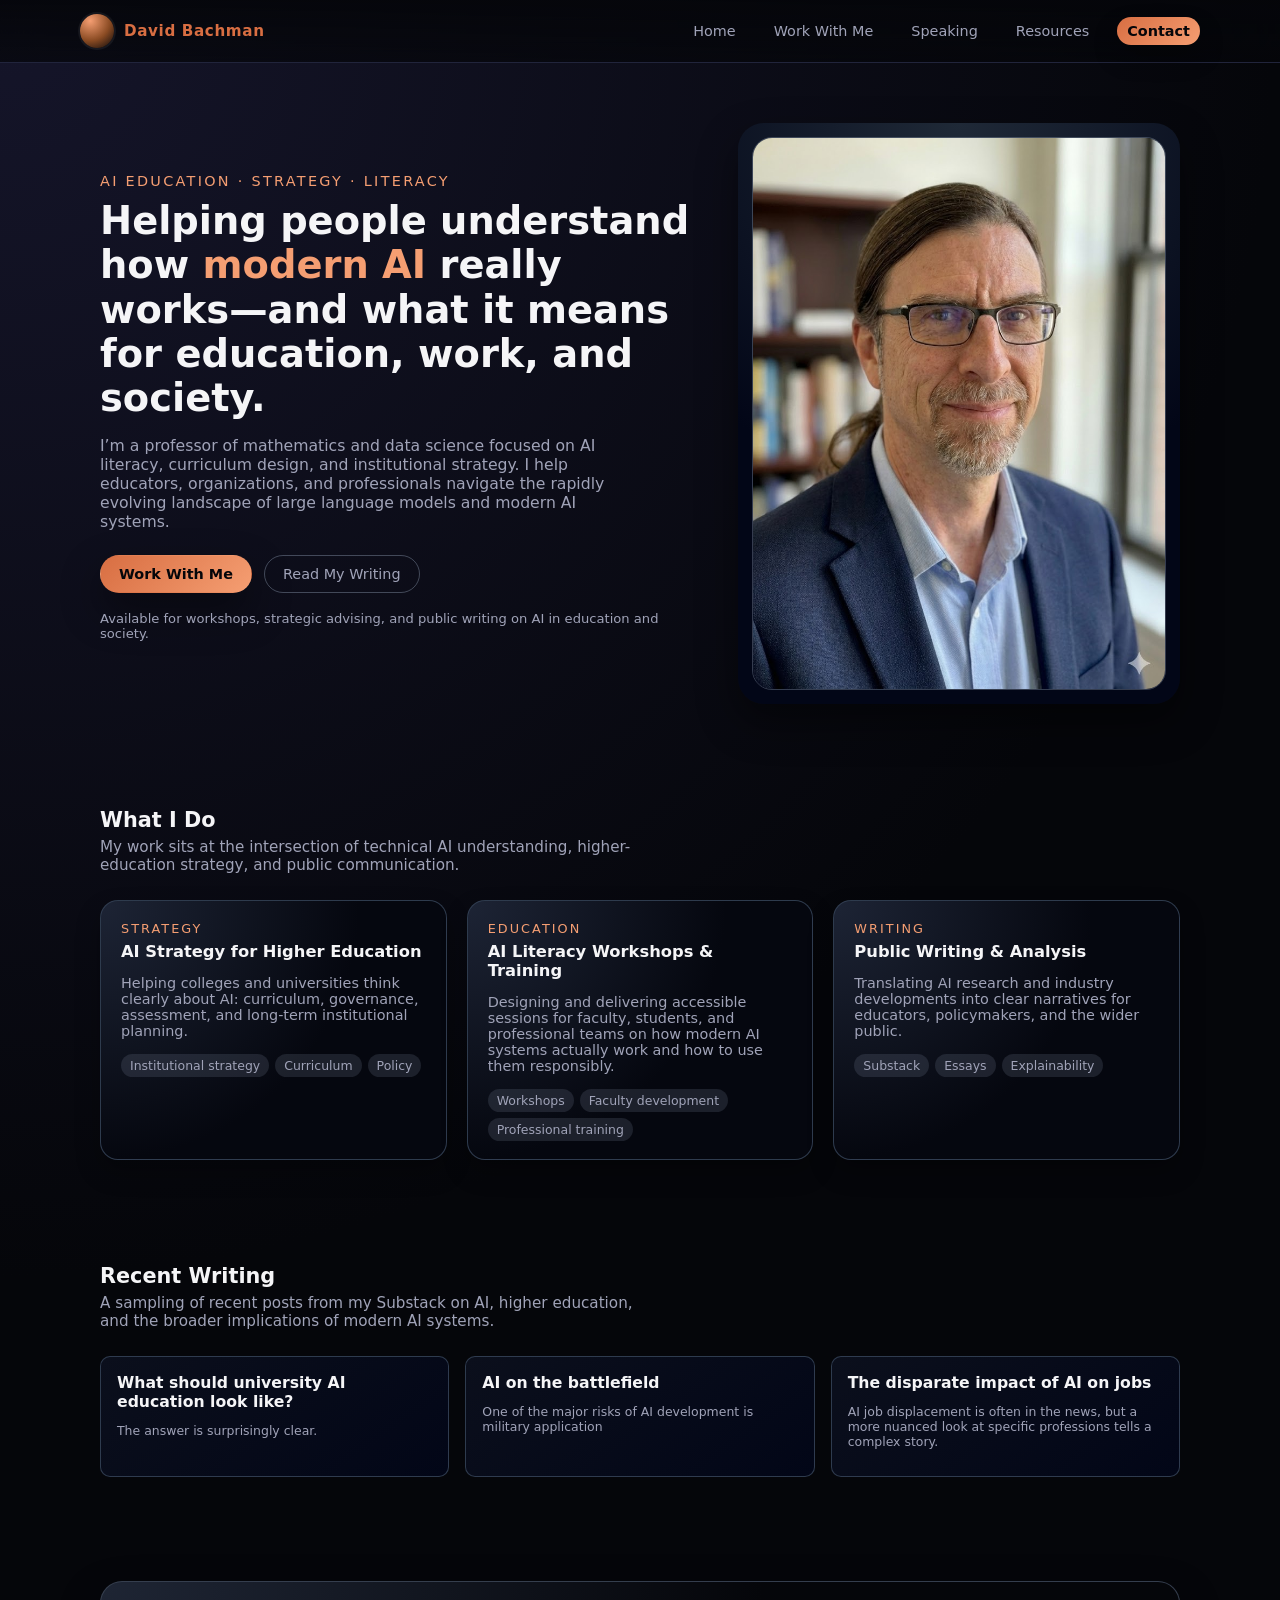
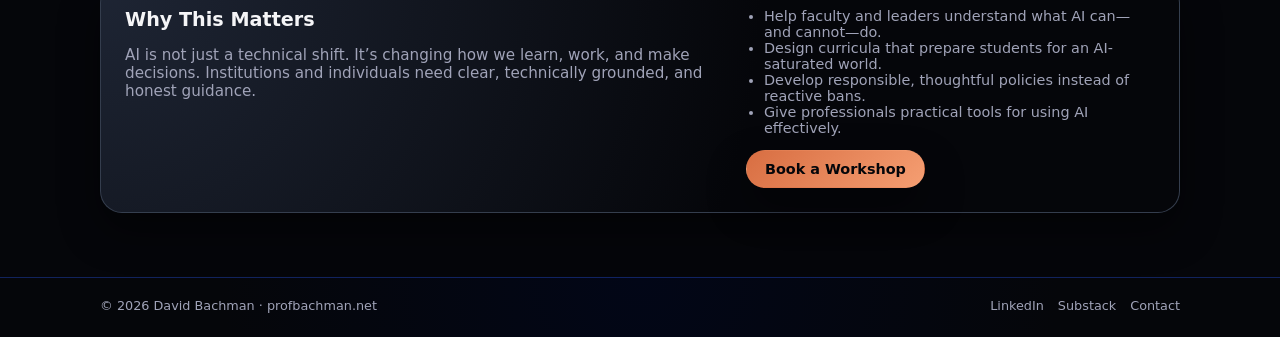
==== index.html @ 9f7f5777 "Add files via upload" ====
<!DOCTYPE html>
<html lang="en">
  <head>
    <meta charset="UTF-8" />
    <title>David Bachman – AI Education, Strategy & Literacy</title>
    <meta
      name="description"
      content="AI education, strategy, and literacy. David Bachman helps institutions and professionals understand and integrate modern AI responsibly."
    />
    <meta name="viewport" content="width=device-width, initial-scale=1" />
    <link rel="stylesheet" href="style.css" />
  </head>
  <body>
    <header class="site-header">
      <div class="container nav">
        <a href="index.html" class="nav-brand">
          <div class="nav-logo" aria-hidden="true"></div>
          <div class="nav-title">David Bachman</div>
        </a>
        <button class="nav-menu-toggle" id="navToggle">Menu</button>
        <nav class="nav-links" id="navLinks">
            <a href="index.html" class="nav-link">Home</a>
            <a href="work-with-me.html" class="nav-link">Work With Me</a>
            <a href="speaking.html" class="nav-link">Speaking</a>
            <a href="resources.html" class="nav-link">Resources</a>
            <a href="contact.html" class="nav-link nav-link--primary">Contact</a>
          </nav>          
      </div>
    </header>

    <main>
      <!-- Hero -->
      <section class="hero">
        <div class="container hero-grid">
          <div>
            <div class="hero-kicker">AI Education · Strategy · Literacy</div>
            <h1 class="hero-title">
              Helping people understand how <span>modern AI</span> really works—and what it
              means for education, work, and society.
            </h1>
            <p class="hero-text">
              I’m a professor of mathematics and data science focused on AI literacy,
              curriculum design, and institutional strategy. I help educators, organizations,
              and professionals navigate the rapidly evolving landscape of large language
              models and modern AI systems.
            </p>
            <div class="hero-actions">
              <a href="work-with-me.html" class="button button--primary">Work With Me</a>
              <a href="https://profbachman.substack.com" class="button button--ghost" target="_blank">
                Read My Writing
              </a>              
            </div>
            <p class="hero-meta">
              Available for workshops, strategic advising, and public writing on AI in
              education and society.
            </p>
          </div>

          <div class="hero-photo-wrap">
            <div class="hero-photo-card">
              <div class="hero-photo-inner">
                <img src="assets/headshot.jpg" alt="Portrait of David Bachman" />
              </div>
            </div>
            <div class="hero-orb hero-orb--top"></div>
            <div class="hero-orb hero-orb--bottom"></div>
          </div>
        </div>
      </section>

      <!-- What I Do -->
      <section class="section">
        <div class="container">
          <h2 class="section-heading">What I Do</h2>
          <p class="section-subtitle">
            My work sits at the intersection of technical AI understanding, higher-education
            strategy, and public communication.
          </p>
          <div class="card-grid">
            <article class="card">
              <div class="card-label">Strategy</div>
              <h3 class="card-title">AI Strategy for Higher Education</h3>
              <p class="card-body">
                Helping colleges and universities think clearly about AI: curriculum,
                governance, assessment, and long-term institutional planning.
              </p>
              <div class="card-taglist">
                <span class="tag">Institutional strategy</span>
                <span class="tag">Curriculum</span>
                <span class="tag">Policy</span>
              </div>
            </article>

            <article class="card">
              <div class="card-label">Education</div>
              <h3 class="card-title">AI Literacy Workshops & Training</h3>
              <p class="card-body">
                Designing and delivering accessible sessions for faculty, students, and
                professional teams on how modern AI systems actually work and how to use them
                responsibly.
              </p>
              <div class="card-taglist">
                <span class="tag">Workshops</span>
                <span class="tag">Faculty development</span>
                <span class="tag">Professional training</span>
              </div>
            </article>

            <article class="card">
              <div class="card-label">Writing</div>
              <h3 class="card-title">Public Writing & Analysis</h3>
              <p class="card-body">
                Translating AI research and industry developments into clear narratives for
                educators, policymakers, and the wider public.
              </p>
              <div class="card-taglist">
                <span class="tag">Substack</span>
                <span class="tag">Essays</span>
                <span class="tag">Explainability</span>
              </div>
            </article>
          </div>
        </div>
      </section>

      <!-- Recent Writing -->
      <section class="section section--tight">
        <div class="container">
          <h2 class="section-heading">Recent Writing</h2>
          <p class="section-subtitle">
            A sampling of recent posts from my Substack on AI, higher education, and the
            broader implications of modern AI systems.
          </p>
          <div class="post-grid">
            <a href="https://profbachman.substack.com/p/what-should-university-ai-education" class="post-card" target="_blank">
                <h3 class="post-title">What should university AI education look like?</h3>
                <p class="post-meta">
                  The answer is surprisingly clear.
                </p>
              </a>
              <a href="https://profbachman.substack.com/p/ai-on-the-battlefield" class="post-card" target="_blank">
                <h3 class="post-title">AI on the battlefield
              </h3>
                <p class="post-meta">
                  One of the major risks of AI development is military application
                </p>
              </a>
              <a href="https://profbachman.substack.com/p/the-disparate-impact-of-ai-on-jobs" class="post-card" target="_blank">
                <h3 class="post-title">The disparate impact of AI on jobs</h3>
                <p class="post-meta">
                  AI job displacement is often in the news, but a more nuanced look at specific professions tells a complex story.
  
                </p>
              </a>  
          </div>
        </div>
      </section>

      <!-- Why This Matters -->
      <section class="section">
        <div class="container">
          <div class="callout">
            <div>
              <h2 class="callout-title">Why This Matters</h2>
              <p class="callout-text">
                AI is not just a technical shift. It’s changing how we learn, work, and make
                decisions. Institutions and individuals need clear, technically grounded, and
                honest guidance.
              </p>
            </div>
            <div>
              <ul class="callout-list">
                <li>Help faculty and leaders understand what AI can—and cannot—do.</li>
                <li>Design curricula that prepare students for an AI-saturated world.</li>
                <li>Develop responsible, thoughtful policies instead of reactive bans.</li>
                <li>Give professionals practical tools for using AI effectively.</li>
              </ul>
              <div style="margin-top: 14px;">
                <a href="work-with-me.html" class="button button--primary">Book a Workshop</a>
              </div>
            </div>
          </div>
        </div>
      </section>
    </main>

    <footer class="site-footer">
      <div class="container footer-inner">
        <div>© <span id="year"></span> David Bachman · profbachman.net</div>
        <div class="footer-links">
          <a href="https://www.linkedin.com" target="_blank">LinkedIn</a>
          <a href="https://profbachman.substack.com" target="_blank">Substack</a>
          <a href="contact.html">Contact</a>
        </div>
      </div>
    </footer>

    <script>
      // Update year
      document.getElementById("year").textContent = new Date().getFullYear();

      // Simple mobile nav toggle
      const navToggle = document.getElementById("navToggle");
      const navLinks = document.getElementById("navLinks");
      if (navToggle && navLinks) {
        navToggle.addEventListener("click", () => {
          navToggle.classList.toggle("open");
        });
      }
    </script>
  </body>
</html>
---- style.css ----
/* ---------- Base ---------- */

*,
*::before,
*::after {
  box-sizing: border-box;
}

:root {
  --bg: #05060a;
  --bg-alt: #0b0d14;
  --bg-soft: #141726;
  --text: #f5f5f7;
  --muted: #a0a3b8;
  --accent: #d86e42;      /* orange, from sculpture */
  --accent-soft: #f59e72;
  --accent-purple: #f59e72;
  --border-subtle: #8a4b23;
  --font-sans: system-ui, -apple-system, BlinkMacSystemFont, "SF Pro Text",
    "Helvetica Neue", Arial, sans-serif;
  --radius-lg: 18px;
  --radius-md: 10px;
  --shadow-soft: 0 18px 40px rgba(0, 0, 0, 0.45);
  --shadow-subtle: 0 12px 24px rgba(0, 0, 0, 0.28);
  --transition-fast: 0.15s ease-out;
}

html,
body {
  margin: 0;
  padding: 0;
  background: radial-gradient(circle at top left, #15152a 0, #05060a 55%);
  color: var(--text);
  font-family: var(--font-sans);
  -webkit-font-smoothing: antialiased;
}

body {
  display: flex;
  min-height: 100vh;
  flex-direction: column;
}

main {
  flex: 1;
}

a {
    color: var(--accent); /* your orange */
    text-decoration: none;
  }
  
  a:hover {
    color: var(--accent-soft); /* lighter orange */
  }
  

/* ---------- Layout helpers ---------- */

.container {
  width: 100%;
  max-width: 1120px;
  margin: 0 auto;
  padding: 0 20px;
}

.section {
  padding: 64px 0;
}

.section--tight {
  padding: 40px 0;
}

/* ---------- Top nav ---------- */

.site-header {
  position: sticky;
  top: 0;
  z-index: 40;
  backdrop-filter: blur(22px);
  background: linear-gradient(to bottom, rgba(5, 6, 10, 0.92), rgba(5, 6, 10, 0.7));
  border-bottom: 1px solid rgba(46, 51, 81, 0.7);
}

.nav {
  display: flex;
  align-items: center;
  justify-content: space-between;
  padding: 14px 0;
}

.nav-brand {
  display: flex;
  align-items: center;
  gap: 10px;
}

.nav-logo {
    width: 34px;
    height: 34px;
    border-radius: 999px;
    background: radial-gradient(
      circle at 30% 20%,
      #f59e72,   /* light orange */
      #8a4b23 55%, /* brown */
      #05060a 100%
    );
    box-shadow: 0 0 0 2px rgba(248, 250, 252, 0.06);
  }

.nav-title {
  font-weight: 600;
  letter-spacing: 0.04em;
  font-size: 0.95rem;
  color: var(--accent);
}

.nav-links {
  display: flex;
  align-items: center;
  gap: 18px;
  font-size: 0.9rem;
}

.nav-link {
  text-decoration: none;
  color: var(--muted);
  padding: 6px 10px;
  border-radius: 999px;
  transition: color var(--transition-fast), background var(--transition-fast);
}

.nav-link:hover {
  color: var(--text);
  background: rgba(148, 163, 184, 0.12);
}

.nav-link--primary {
  background: linear-gradient(135deg, var(--accent), var(--accent-purple));
  color: #05060a;
  font-weight: 600;
  box-shadow: var(--shadow-subtle);
}

.nav-link--primary:hover {
  filter: brightness(1.05);
}

/* mobile nav (simple) */
.nav-menu-toggle {
  display: none;
}

/* ---------- Hero ---------- */

.hero {
  padding: 60px 0 40px;
}

.hero-grid {
  display: grid;
  grid-template-columns: minmax(0, 1.35fr) minmax(0, 1fr);
  gap: 42px;
  align-items: center;
}

.hero-kicker {
  font-size: 0.9rem;
  letter-spacing: 0.16em;
  text-transform: uppercase;
  color: var(--accent-soft);
  margin-bottom: 10px;
}

.hero-title {
  font-size: clamp(2.1rem, 3vw, 2.7rem);
  line-height: 1.15;
  margin: 0 0 14px;
}

.hero-title span {
  background: linear-gradient(135deg, var(--accent-soft), var(--accent-purple));
  -webkit-background-clip: text;
  color: transparent;
}

.hero-text {
  color: var(--muted);
  font-size: 0.98rem;
  max-width: 32rem;
  margin-bottom: 24px;
}

.hero-actions {
  display: flex;
  flex-wrap: wrap;
  gap: 12px;
  margin-bottom: 18px;
}

.button {
  display: inline-flex;
  align-items: center;
  justify-content: center;
  gap: 6px;
  border-radius: 999px;
  border: 1px solid transparent;
  padding: 10px 18px;
  font-size: 0.9rem;
  text-decoration: none;
  cursor: pointer;
  white-space: nowrap;
  transition: background var(--transition-fast), border-color var(--transition-fast),
    color var(--transition-fast), transform var(--transition-fast),
    box-shadow var(--transition-fast);
}

.button--primary {
  background: linear-gradient(135deg, var(--accent), var(--accent-purple));
  color: #05060a;
  font-weight: 600;
  box-shadow: var(--shadow-soft);
}

.button--primary:hover {
  transform: translateY(-1px);
  box-shadow: 0 16px 40px rgba(0, 0, 0, 0.6);
}

.button--ghost {
  background: transparent;
  color: var(--muted);
  border-color: rgba(148, 163, 184, 0.4);
}

.button--ghost:hover {
  color: var(--text);
  border-color: rgba(248, 250, 252, 0.5);
  background: rgba(15, 23, 42, 0.55);
}

/* Hero meta line */

.hero-meta {
  font-size: 0.82rem;
  color: var(--muted);
}

/* Hero photo card */

.hero-photo-wrap {
  position: relative;
}

.hero-photo-card {
  position: relative;
  border-radius: 26px;
  overflow: hidden;
  background: radial-gradient(circle at top, #1f2937 0, #020617 60%);
  padding: 14px;
  box-shadow: var(--shadow-soft);
}

.hero-photo-inner {
  border-radius: 20px;
  overflow: hidden;
  border: 1px solid rgba(148, 163, 184, 0.35);
}

.hero-photo-inner img {
  display: block;
  width: 100%;
  height: auto;
}

/* Accent orbs from art */

.hero-orb {
  position: absolute;
  width: 120px;
  height: 120px;
  border-radius: 50%;
  background: radial-gradient(circle at 30% 20%, var(--accent), var(--accent-purple));
  filter: blur(14px);
  opacity: 0.16;
  z-index: -1;
}

.hero-orb--top {
  top: -38px;
  right: -18px;
}

.hero-orb--bottom {
  bottom: -40px;
  left: -26px;
}

/* ---------- "What I Do" cards ---------- */

.section-heading {
  margin: 0 0 6px;
  font-size: 1.3rem;
}

.section-subtitle {
  margin: 0 0 26px;
  font-size: 0.95rem;
  color: var(--muted);
  max-width: 34rem;
}

.card-grid {
  display: grid;
  grid-template-columns: repeat(3, minmax(0, 1fr));
  gap: 20px;
}

.card {
  background: radial-gradient(circle at top left, #1d2435 0, #05070f 60%);
  border-radius: var(--radius-lg);
  padding: 20px 20px 18px;
  border: 1px solid rgba(51, 65, 85, 0.9);
  box-shadow: var(--shadow-subtle);
}

.card-label {
  font-size: 0.8rem;
  letter-spacing: 0.16em;
  text-transform: uppercase;
  color: var(--accent-soft);
  margin-bottom: 6px;
}

.card-title {
  font-size: 1.02rem;
  margin: 0 0 10px;
}

.card-body {
  font-size: 0.9rem;
  color: var(--muted);
}

.card-taglist {
  margin-top: 10px;
  display: flex;
  flex-wrap: wrap;
  gap: 6px;
}

.tag {
  font-size: 0.78rem;
  padding: 4px 9px;
  border-radius: 999px;
  background: rgba(148, 163, 184, 0.16);
  color: var(--muted);
}

/* ---------- Recent writing ---------- */

.post-grid {
  display: grid;
  grid-template-columns: repeat(3, minmax(0, 1fr));
  gap: 16px;
}

.post-card {
  border-radius: var(--radius-md);
  background: linear-gradient(145deg, #0b0f1c, #020617);
  border: 1px solid rgba(51, 65, 85, 0.9);
  padding: 16px 16px 14px;
  text-decoration: none;
  color: inherit;
  transition: transform var(--transition-fast), box-shadow var(--transition-fast),
    border-color var(--transition-fast), background var(--transition-fast);
}

.post-card:hover {
  transform: translateY(-2px);
  box-shadow: var(--shadow-subtle);
  border-color: rgba(148, 163, 184, 0.7);
  background: linear-gradient(145deg, #0f172a, #020617);
}

.post-title {
  margin: 0 0 8px;
  font-size: 0.98rem;
}

.post-meta {
  font-size: 0.78rem;
  color: var(--muted);
}

/* ---------- Why this matters ---------- */

.callout {
  border-radius: 22px;
  padding: 26px 24px 24px;
  background: radial-gradient(circle at top left, #1e2534 0, #05060a 60%);
  border: 1px solid rgba(55, 65, 81, 0.95);
  box-shadow: var(--shadow-soft);
  display: grid;
  grid-template-columns: minmax(0, 1.6fr) minmax(0, 1.1fr);
  gap: 26px;
}

.callout-title {
  margin: 0 0 8px;
  font-size: 1.2rem;
}

.callout-text {
  font-size: 0.95rem;
  color: var(--muted);
}

.callout-list {
  margin: 0;
  padding-left: 18px;
  font-size: 0.9rem;
  color: var(--muted);
}

/* ---------- Page-specific helpers ---------- */

.page-hero {
  padding: 56px 0 34px;
}

.page-hero-title {
  margin: 0 0 8px;
  font-size: 1.9rem;
}

.page-hero-subtitle {
  margin: 0;
  color: var(--muted);
  max-width: 40rem;
  font-size: 0.96rem;
}

.split {
  display: grid;
  grid-template-columns: minmax(0, 1.5fr) minmax(0, 1fr);
  gap: 32px;
  align-items: start;
}

.panel {
  background: radial-gradient(circle at top left, #1a2234 0, #020617 60%);
  border: 1px solid rgba(51, 65, 85, 0.95);
  border-radius: var(--radius-lg);
  padding: 22px 22px 20px;
  box-shadow: var(--shadow-subtle);
}

.panel h3 {
  margin-top: 0;
  margin-bottom: 6px;
  font-size: 1.08rem;
}

.panel p {
  margin-top: 0;
  color: var(--muted);
  font-size: 0.93rem;
}

.panel-list {
  margin: 10px 0 0;
  padding-left: 18px;
  color: var(--muted);
  font-size: 0.9rem;
}

/* ---------- Contact form ---------- */

.form-grid {
  display: grid;
  grid-template-columns: minmax(0, 1.1fr) minmax(0, 1fr);
  gap: 32px;
}

.field {
  margin-bottom: 14px;
}

label {
  display: block;
  font-size: 0.85rem;
  margin-bottom: 4px;
  color: var(--muted);
}

input[type="text"],
input[type="email"],
textarea {
  width: 100%;
  border-radius: 10px;
  border: 1px solid rgba(51, 65, 85, 0.95);
  padding: 10px 12px;
  background: rgba(15, 23, 42, 0.9);
  color: var(--text);
  font-family: inherit;
  font-size: 0.9rem;
}

textarea {
  min-height: 140px;
  resize: vertical;
}

input:focus,
textarea:focus {
  outline: none;
  border-color: var(--accent-soft);
  box-shadow: 0 0 0 1px rgba(248, 250, 252, 0.12);
}

/* ---------- Footer ---------- */

.site-footer {
  border-top: 1px solid rgba(30, 64, 175, 0.5);
  padding: 20px 0 24px;
  background: radial-gradient(circle at top, #020617 0, #05060a 65%);
  font-size: 0.8rem;
  color: var(--muted);
}

.footer-inner {
  display: flex;
  justify-content: space-between;
  align-items: center;
  gap: 16px;
  flex-wrap: wrap;
}

.footer-links {
  display: flex;
  gap: 14px;
}

.footer-links a {
  color: var(--muted);
  text-decoration: none;
}

.footer-links a:hover {
  color: var(--text);
}

/* ---------- Responsive ---------- */

@media (max-width: 860px) {
  .hero-grid {
    grid-template-columns: minmax(0, 1fr);
  }

  .hero-photo-wrap {
    max-width: 360px;
    margin: 0 auto;
  }

  .card-grid,
  .post-grid {
    grid-template-columns: repeat(2, minmax(0, 1fr));
  }

  .callout {
    grid-template-columns: minmax(0, 1fr);
  }

  .split {
    grid-template-columns: minmax(0, 1fr);
  }

  .form-grid {
    grid-template-columns: minmax(0, 1fr);
  }
}

@media (max-width: 640px) {
  .nav-links {
    display: none;
  }

  .nav-menu-toggle {
    display: inline-flex;
    align-items: center;
    justify-content: center;
    border-radius: 999px;
    border: 1px solid rgba(75, 85, 99, 0.9);
    padding: 6px 10px;
    font-size: 0.8rem;
    color: var(--muted);
    background: rgba(15, 23, 42, 0.96);
  }

  .nav-menu-toggle.open + .nav-links {
    display: flex;
    flex-direction: column;
    position: absolute;
    right: 20px;
    top: 52px;
    padding: 10px 10px 12px;
    background: rgba(15, 23, 42, 0.98);
    border-radius: 14px;
    border: 1px solid rgba(75, 85, 99, 0.9);
    box-shadow: var(--shadow-soft);
    width: min(220px, 70vw);
  }

  .card-grid,
  .post-grid {
    grid-template-columns: minmax(0, 1fr);
  }

  .section {
    padding: 46px 0;
  }
}
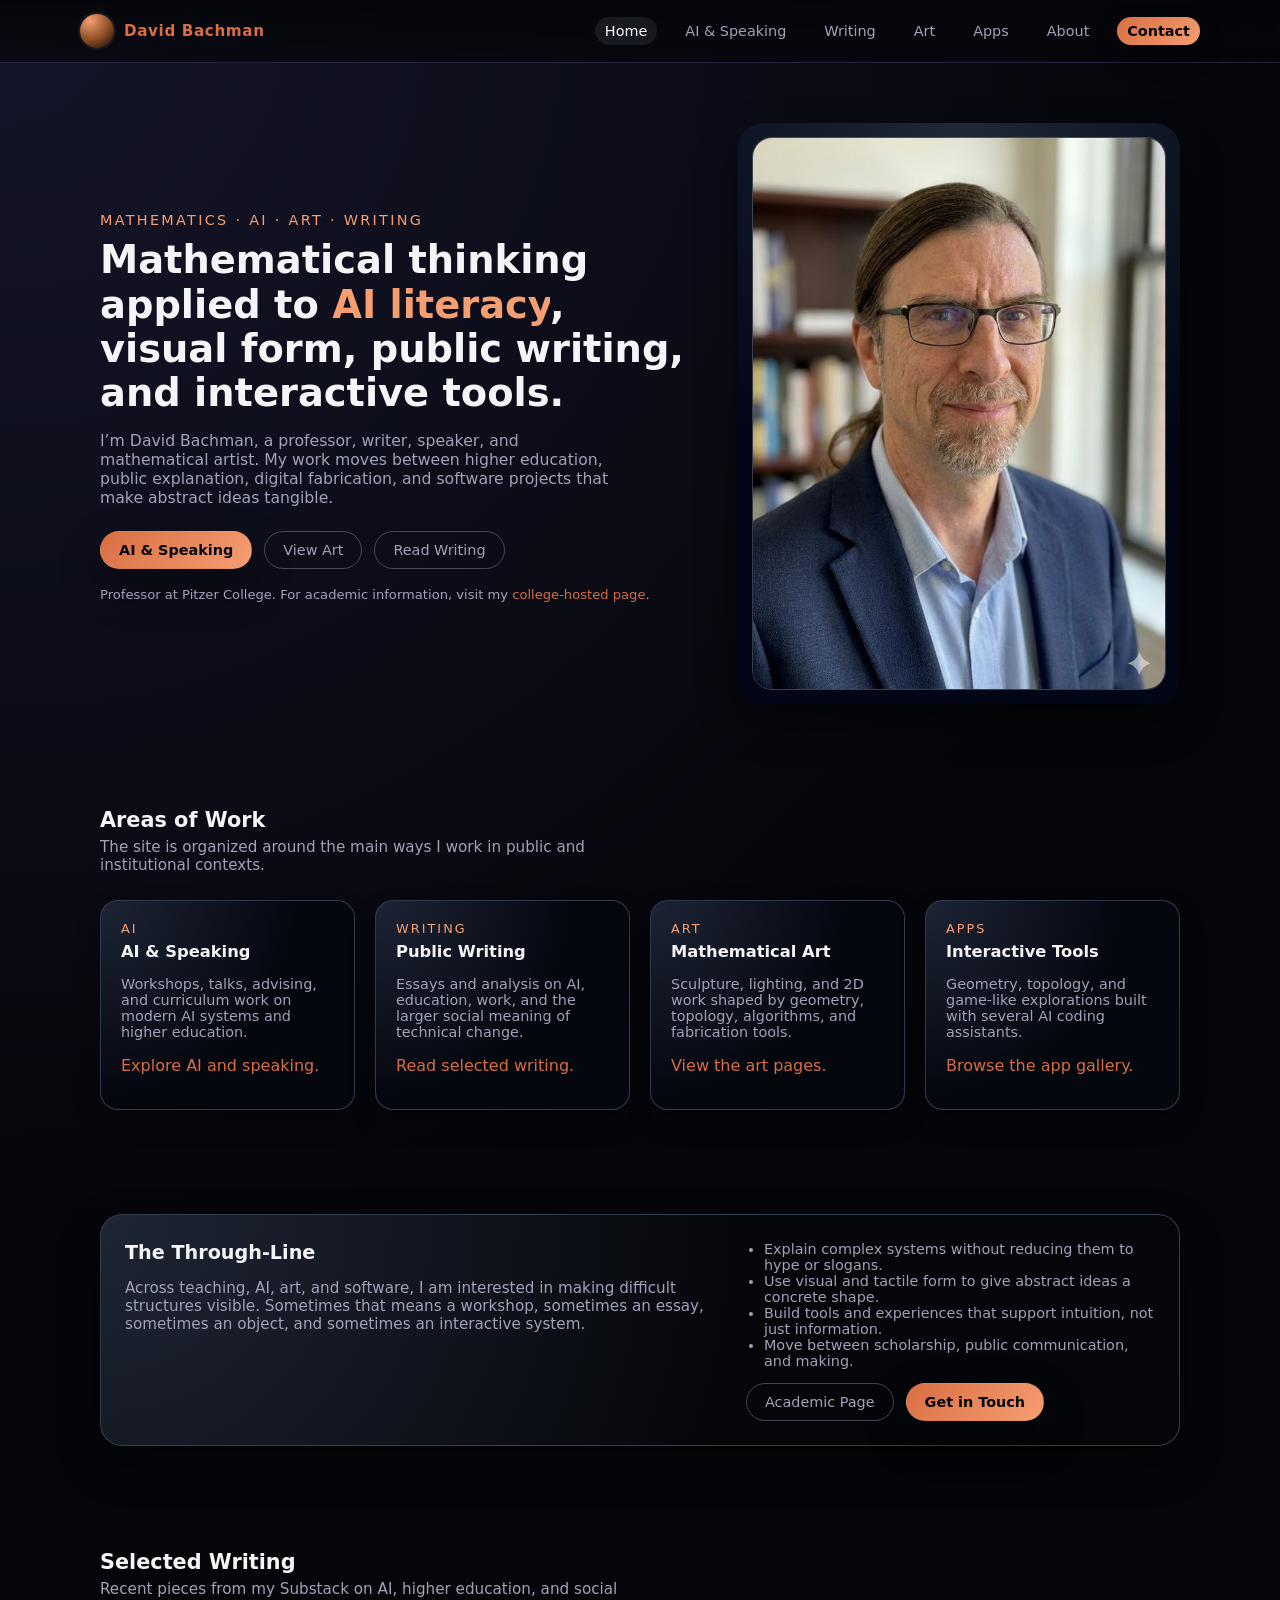
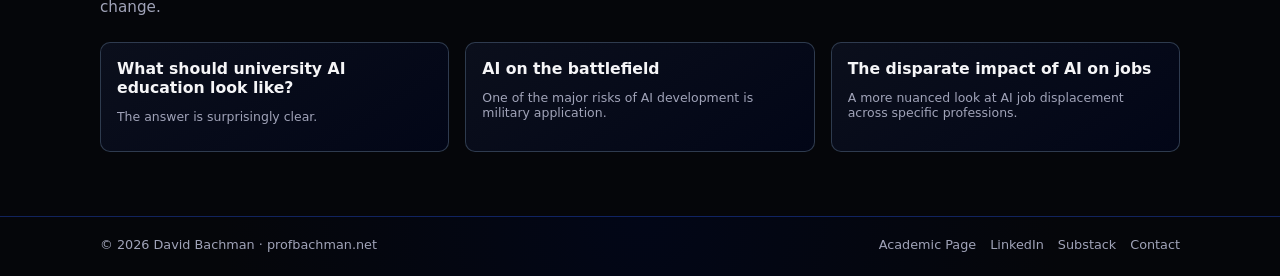
==== commit 3249e96d: "Publish current private site" ====
--- a/index.html
+++ b/index.html
@@ -2,13 +2,13 @@
 <html lang="en">
   <head>
     <meta charset="UTF-8" />
-    <title>David Bachman – AI Education, Strategy & Literacy</title>
+    <title>David Bachman - Mathematics, AI, Writing, and Art</title>
     <meta
       name="description"
-      content="AI education, strategy, and literacy. David Bachman helps institutions and professionals understand and integrate modern AI responsibly."
+      content="David Bachman's work across mathematics, AI literacy, writing, mathematical art, and interactive apps."
     />
     <meta name="viewport" content="width=device-width, initial-scale=1" />
-    <link rel="stylesheet" href="style.css" />
+    <link rel="stylesheet" href="style.css?v=20260323" />
   </head>
   <body>
     <header class="site-header">
@@ -19,40 +19,41 @@
         </a>
         <button class="nav-menu-toggle" id="navToggle">Menu</button>
         <nav class="nav-links" id="navLinks">
-            <a href="index.html" class="nav-link">Home</a>
-            <a href="work-with-me.html" class="nav-link">Work With Me</a>
-            <a href="speaking.html" class="nav-link">Speaking</a>
-            <a href="resources.html" class="nav-link">Resources</a>
-            <a href="contact.html" class="nav-link nav-link--primary">Contact</a>
-          </nav>          
+          <a href="index.html" class="nav-link" aria-current="page">Home</a>
+          <a href="ai-speaking.html" class="nav-link">AI & Speaking</a>
+          <a href="writing.html" class="nav-link">Writing</a>
+          <a href="art.html" class="nav-link">Art</a>
+          <a href="apps.html" class="nav-link">Apps</a>
+          <a href="about.html" class="nav-link">About</a>
+          <a href="contact.html" class="nav-link nav-link--primary">Contact</a>
+        </nav>
       </div>
     </header>
 
     <main>
-      <!-- Hero -->
       <section class="hero">
         <div class="container hero-grid">
           <div>
-            <div class="hero-kicker">AI Education · Strategy · Literacy</div>
+            <div class="hero-kicker">Mathematics · AI · Art · Writing</div>
             <h1 class="hero-title">
-              Helping people understand how <span>modern AI</span> really works—and what it
-              means for education, work, and society.
+              Mathematical thinking applied to <span>AI literacy</span>, visual form, public
+              writing, and interactive tools.
             </h1>
             <p class="hero-text">
-              I’m a professor of mathematics and data science focused on AI literacy,
-              curriculum design, and institutional strategy. I help educators, organizations,
-              and professionals navigate the rapidly evolving landscape of large language
-              models and modern AI systems.
+              I’m David Bachman, a professor, writer, speaker, and mathematical artist. My
+              work moves between higher education, public explanation, digital fabrication,
+              and software projects that make abstract ideas tangible.
             </p>
             <div class="hero-actions">
-              <a href="work-with-me.html" class="button button--primary">Work With Me</a>
-              <a href="https://profbachman.substack.com" class="button button--ghost" target="_blank">
-                Read My Writing
-              </a>              
+              <a href="ai-speaking.html" class="button button--primary">AI & Speaking</a>
+              <a href="art.html" class="button button--ghost">View Art</a>
+              <a href="writing.html" class="button button--ghost">Read Writing</a>
             </div>
             <p class="hero-meta">
-              Available for workshops, strategic advising, and public writing on AI in
-              education and society.
+              Professor at Pitzer College. For academic information, visit my
+              <a href="https://pzacad.pitzer.edu/~dbachman/" target="_blank" rel="noreferrer"
+                >college-hosted page</a
+              >.
             </p>
           </div>
 
@@ -68,117 +69,128 @@
         </div>
       </section>
 
-      <!-- What I Do -->
       <section class="section">
         <div class="container">
-          <h2 class="section-heading">What I Do</h2>
+          <h2 class="section-heading">Areas of Work</h2>
           <p class="section-subtitle">
-            My work sits at the intersection of technical AI understanding, higher-education
-            strategy, and public communication.
+            The site is organized around the main ways I work in public and institutional
+            contexts.
           </p>
-          <div class="card-grid">
-            <article class="card">
-              <div class="card-label">Strategy</div>
-              <h3 class="card-title">AI Strategy for Higher Education</h3>
-              <p class="card-body">
-                Helping colleges and universities think clearly about AI: curriculum,
-                governance, assessment, and long-term institutional planning.
-              </p>
-              <div class="card-taglist">
-                <span class="tag">Institutional strategy</span>
-                <span class="tag">Curriculum</span>
-                <span class="tag">Policy</span>
-              </div>
-            </article>
-
-            <article class="card">
-              <div class="card-label">Education</div>
-              <h3 class="card-title">AI Literacy Workshops & Training</h3>
-              <p class="card-body">
-                Designing and delivering accessible sessions for faculty, students, and
-                professional teams on how modern AI systems actually work and how to use them
-                responsibly.
-              </p>
-              <div class="card-taglist">
-                <span class="tag">Workshops</span>
-                <span class="tag">Faculty development</span>
-                <span class="tag">Professional training</span>
-              </div>
+          <div class="card-grid card-grid--4">
+            <article class="card">
+              <div class="card-label">AI</div>
+              <h3 class="card-title">AI & Speaking</h3>
+              <p class="card-body">
+                Workshops, talks, advising, and curriculum work on modern AI systems and
+                higher education.
+              </p>
+              <p><a href="ai-speaking.html">Explore AI and speaking.</a></p>
             </article>
 
             <article class="card">
               <div class="card-label">Writing</div>
-              <h3 class="card-title">Public Writing & Analysis</h3>
-              <p class="card-body">
-                Translating AI research and industry developments into clear narratives for
-                educators, policymakers, and the wider public.
-              </p>
-              <div class="card-taglist">
-                <span class="tag">Substack</span>
-                <span class="tag">Essays</span>
-                <span class="tag">Explainability</span>
-              </div>
-            </article>
-          </div>
-        </div>
-      </section>
-
-      <!-- Recent Writing -->
+              <h3 class="card-title">Public Writing</h3>
+              <p class="card-body">
+                Essays and analysis on AI, education, work, and the larger social meaning of
+                technical change.
+              </p>
+              <p><a href="writing.html">Read selected writing.</a></p>
+            </article>
+
+            <article class="card">
+              <div class="card-label">Art</div>
+              <h3 class="card-title">Mathematical Art</h3>
+              <p class="card-body">
+                Sculpture, lighting, and 2D work shaped by geometry, topology, algorithms,
+                and fabrication tools.
+              </p>
+              <p><a href="art.html">View the art pages.</a></p>
+            </article>
+
+            <article class="card">
+              <div class="card-label">Apps</div>
+              <h3 class="card-title">Interactive Tools</h3>
+              <p class="card-body">
+                Geometry, topology, and game-like explorations built with several AI coding
+                assistants.
+              </p>
+              <p><a href="apps.html">Browse the app gallery.</a></p>
+            </article>
+          </div>
+        </div>
+      </section>
+
       <section class="section section--tight">
-        <div class="container">
-          <h2 class="section-heading">Recent Writing</h2>
-          <p class="section-subtitle">
-            A sampling of recent posts from my Substack on AI, higher education, and the
-            broader implications of modern AI systems.
-          </p>
-          <div class="post-grid">
-            <a href="https://profbachman.substack.com/p/what-should-university-ai-education" class="post-card" target="_blank">
-                <h3 class="post-title">What should university AI education look like?</h3>
-                <p class="post-meta">
-                  The answer is surprisingly clear.
-                </p>
-              </a>
-              <a href="https://profbachman.substack.com/p/ai-on-the-battlefield" class="post-card" target="_blank">
-                <h3 class="post-title">AI on the battlefield
-              </h3>
-                <p class="post-meta">
-                  One of the major risks of AI development is military application
-                </p>
-              </a>
-              <a href="https://profbachman.substack.com/p/the-disparate-impact-of-ai-on-jobs" class="post-card" target="_blank">
-                <h3 class="post-title">The disparate impact of AI on jobs</h3>
-                <p class="post-meta">
-                  AI job displacement is often in the news, but a more nuanced look at specific professions tells a complex story.
-  
-                </p>
-              </a>  
-          </div>
-        </div>
-      </section>
-
-      <!-- Why This Matters -->
-      <section class="section">
         <div class="container">
           <div class="callout">
             <div>
-              <h2 class="callout-title">Why This Matters</h2>
+              <h2 class="callout-title">The Through-Line</h2>
               <p class="callout-text">
-                AI is not just a technical shift. It’s changing how we learn, work, and make
-                decisions. Institutions and individuals need clear, technically grounded, and
-                honest guidance.
+                Across teaching, AI, art, and software, I am interested in making difficult
+                structures visible. Sometimes that means a workshop, sometimes an essay,
+                sometimes an object, and sometimes an interactive system.
               </p>
             </div>
             <div>
               <ul class="callout-list">
-                <li>Help faculty and leaders understand what AI can—and cannot—do.</li>
-                <li>Design curricula that prepare students for an AI-saturated world.</li>
-                <li>Develop responsible, thoughtful policies instead of reactive bans.</li>
-                <li>Give professionals practical tools for using AI effectively.</li>
+                <li>Explain complex systems without reducing them to hype or slogans.</li>
+                <li>Use visual and tactile form to give abstract ideas a concrete shape.</li>
+                <li>Build tools and experiences that support intuition, not just information.</li>
+                <li>Move between scholarship, public communication, and making.</li>
               </ul>
-              <div style="margin-top: 14px;">
-                <a href="work-with-me.html" class="button button--primary">Book a Workshop</a>
+              <div class="link-cluster" style="margin-top: 14px;">
+                <a
+                  href="https://pzacad.pitzer.edu/~dbachman/"
+                  class="button button--ghost"
+                  target="_blank"
+                  rel="noreferrer"
+                  >Academic Page</a
+                >
+                <a href="contact.html" class="button button--primary">Get in Touch</a>
               </div>
             </div>
+          </div>
+        </div>
+      </section>
+
+      <section class="section">
+        <div class="container">
+          <h2 class="section-heading">Selected Writing</h2>
+          <p class="section-subtitle">
+            Recent pieces from my Substack on AI, higher education, and social change.
+          </p>
+          <div class="post-grid">
+            <a
+              href="https://profbachman.substack.com/p/what-should-university-ai-education"
+              class="post-card"
+              target="_blank"
+              rel="noreferrer"
+            >
+              <h3 class="post-title">What should university AI education look like?</h3>
+              <p class="post-meta">The answer is surprisingly clear.</p>
+            </a>
+            <a
+              href="https://profbachman.substack.com/p/ai-on-the-battlefield"
+              class="post-card"
+              target="_blank"
+              rel="noreferrer"
+            >
+              <h3 class="post-title">AI on the battlefield</h3>
+              <p class="post-meta">
+                One of the major risks of AI development is military application.
+              </p>
+            </a>
+            <a
+              href="https://profbachman.substack.com/p/the-disparate-impact-of-ai-on-jobs"
+              class="post-card"
+              target="_blank"
+              rel="noreferrer"
+            >
+              <h3 class="post-title">The disparate impact of AI on jobs</h3>
+              <p class="post-meta">
+                A more nuanced look at AI job displacement across specific professions.
+              </p>
+            </a>
           </div>
         </div>
       </section>
@@ -188,18 +200,29 @@
       <div class="container footer-inner">
         <div>© <span id="year"></span> David Bachman · profbachman.net</div>
         <div class="footer-links">
-          <a href="https://www.linkedin.com" target="_blank">LinkedIn</a>
-          <a href="https://profbachman.substack.com" target="_blank">Substack</a>
+          <a
+            href="https://pzacad.pitzer.edu/~dbachman/"
+            target="_blank"
+            rel="noreferrer"
+            >Academic Page</a
+          >
+          <a
+            href="https://www.linkedin.com/in/david-bachman-214b5237a/"
+            target="_blank"
+            rel="noreferrer"
+            >LinkedIn</a
+          >
+          <a href="https://profbachman.substack.com" target="_blank" rel="noreferrer"
+            >Substack</a
+          >
           <a href="contact.html">Contact</a>
         </div>
       </div>
     </footer>
 
     <script>
-      // Update year
       document.getElementById("year").textContent = new Date().getFullYear();
 
-      // Simple mobile nav toggle
       const navToggle = document.getElementById("navToggle");
       const navLinks = document.getElementById("navLinks");
       if (navToggle && navLinks) {
--- a/style.css
+++ b/style.css
@@ -136,6 +136,11 @@
   background: rgba(148, 163, 184, 0.12);
 }
 
+.nav-link[aria-current="page"] {
+  color: var(--text);
+  background: rgba(148, 163, 184, 0.12);
+}
+
 .nav-link--primary {
   background: linear-gradient(135deg, var(--accent), var(--accent-purple));
   color: #05060a;
@@ -145,6 +150,10 @@
 
 .nav-link--primary:hover {
   filter: brightness(1.05);
+}
+
+.nav-link--primary[aria-current="page"] {
+  color: #05060a;
 }
 
 /* mobile nav (simple) */
@@ -317,6 +326,10 @@
   gap: 20px;
 }
 
+.card-grid--4 {
+  grid-template-columns: repeat(4, minmax(0, 1fr));
+}
+
 .card {
   background: radial-gradient(circle at top left, #1d2435 0, #05070f 60%);
   border-radius: var(--radius-lg);
@@ -474,6 +487,111 @@
   padding-left: 18px;
   color: var(--muted);
   font-size: 0.9rem;
+}
+
+.link-cluster {
+  display: flex;
+  flex-wrap: wrap;
+  gap: 12px;
+}
+
+.bio-grid {
+  display: grid;
+  grid-template-columns: minmax(0, 0.9fr) minmax(0, 1.3fr);
+  gap: 32px;
+  align-items: start;
+}
+
+.media-card {
+  border-radius: 24px;
+  overflow: hidden;
+  border: 1px solid rgba(51, 65, 85, 0.95);
+  background: radial-gradient(circle at top, #1b2230 0, #020617 65%);
+  box-shadow: var(--shadow-soft);
+}
+
+.media-card img {
+  display: block;
+  width: 100%;
+  height: auto;
+}
+
+.gallery-grid {
+  display: grid;
+  grid-template-columns: repeat(auto-fit, minmax(220px, 1fr));
+  gap: 18px;
+}
+
+.gallery-grid--compact {
+  grid-template-columns: repeat(auto-fit, minmax(240px, 1fr));
+}
+
+.gallery-card {
+  margin: 0;
+  border-radius: 18px;
+  overflow: hidden;
+  border: 1px solid rgba(51, 65, 85, 0.95);
+  background: radial-gradient(circle at top, #151b29 0, #020617 65%);
+  box-shadow: var(--shadow-subtle);
+}
+
+.gallery-card img {
+  display: block;
+  width: 100%;
+  height: 260px;
+  object-fit: contain;
+  background: rgba(2, 6, 23, 0.95);
+}
+
+.gallery-card figcaption {
+  padding: 10px 12px 12px;
+  font-size: 0.84rem;
+  color: var(--muted);
+}
+
+.timeline-list {
+  margin: 0;
+  padding-left: 20px;
+  color: var(--muted);
+  display: grid;
+  gap: 10px;
+  font-size: 0.92rem;
+}
+
+.app-grid {
+  display: grid;
+  grid-template-columns: repeat(auto-fit, minmax(240px, 1fr));
+  gap: 20px;
+}
+
+.app-card {
+  background: radial-gradient(circle at top left, #1d2435 0, #05070f 60%);
+  border-radius: var(--radius-lg);
+  padding: 16px;
+  border: 1px solid rgba(51, 65, 85, 0.9);
+  box-shadow: var(--shadow-subtle);
+}
+
+.app-card h3 {
+  margin: 0 0 8px;
+  font-size: 1rem;
+}
+
+.app-card p {
+  margin: 6px 0;
+  color: var(--muted);
+  font-size: 0.9rem;
+}
+
+.app-image {
+  display: block;
+  width: 100%;
+  height: 220px;
+  object-fit: contain;
+  border-radius: 12px;
+  border: 1px solid rgba(148, 163, 184, 0.35);
+  background: rgba(2, 6, 23, 0.92);
+  margin-bottom: 12px;
 }
 
 /* ---------- Contact form ---------- */
@@ -569,6 +687,10 @@
     grid-template-columns: repeat(2, minmax(0, 1fr));
   }
 
+  .card-grid--4 {
+    grid-template-columns: repeat(2, minmax(0, 1fr));
+  }
+
   .callout {
     grid-template-columns: minmax(0, 1fr);
   }
@@ -578,6 +700,10 @@
   }
 
   .form-grid {
+    grid-template-columns: minmax(0, 1fr);
+  }
+
+  .bio-grid {
     grid-template-columns: minmax(0, 1fr);
   }
 }
@@ -618,6 +744,13 @@
     grid-template-columns: minmax(0, 1fr);
   }
 
+  .card-grid--4,
+  .gallery-grid,
+  .gallery-grid--compact,
+  .app-grid {
+    grid-template-columns: minmax(0, 1fr);
+  }
+
   .section {
     padding: 46px 0;
   }
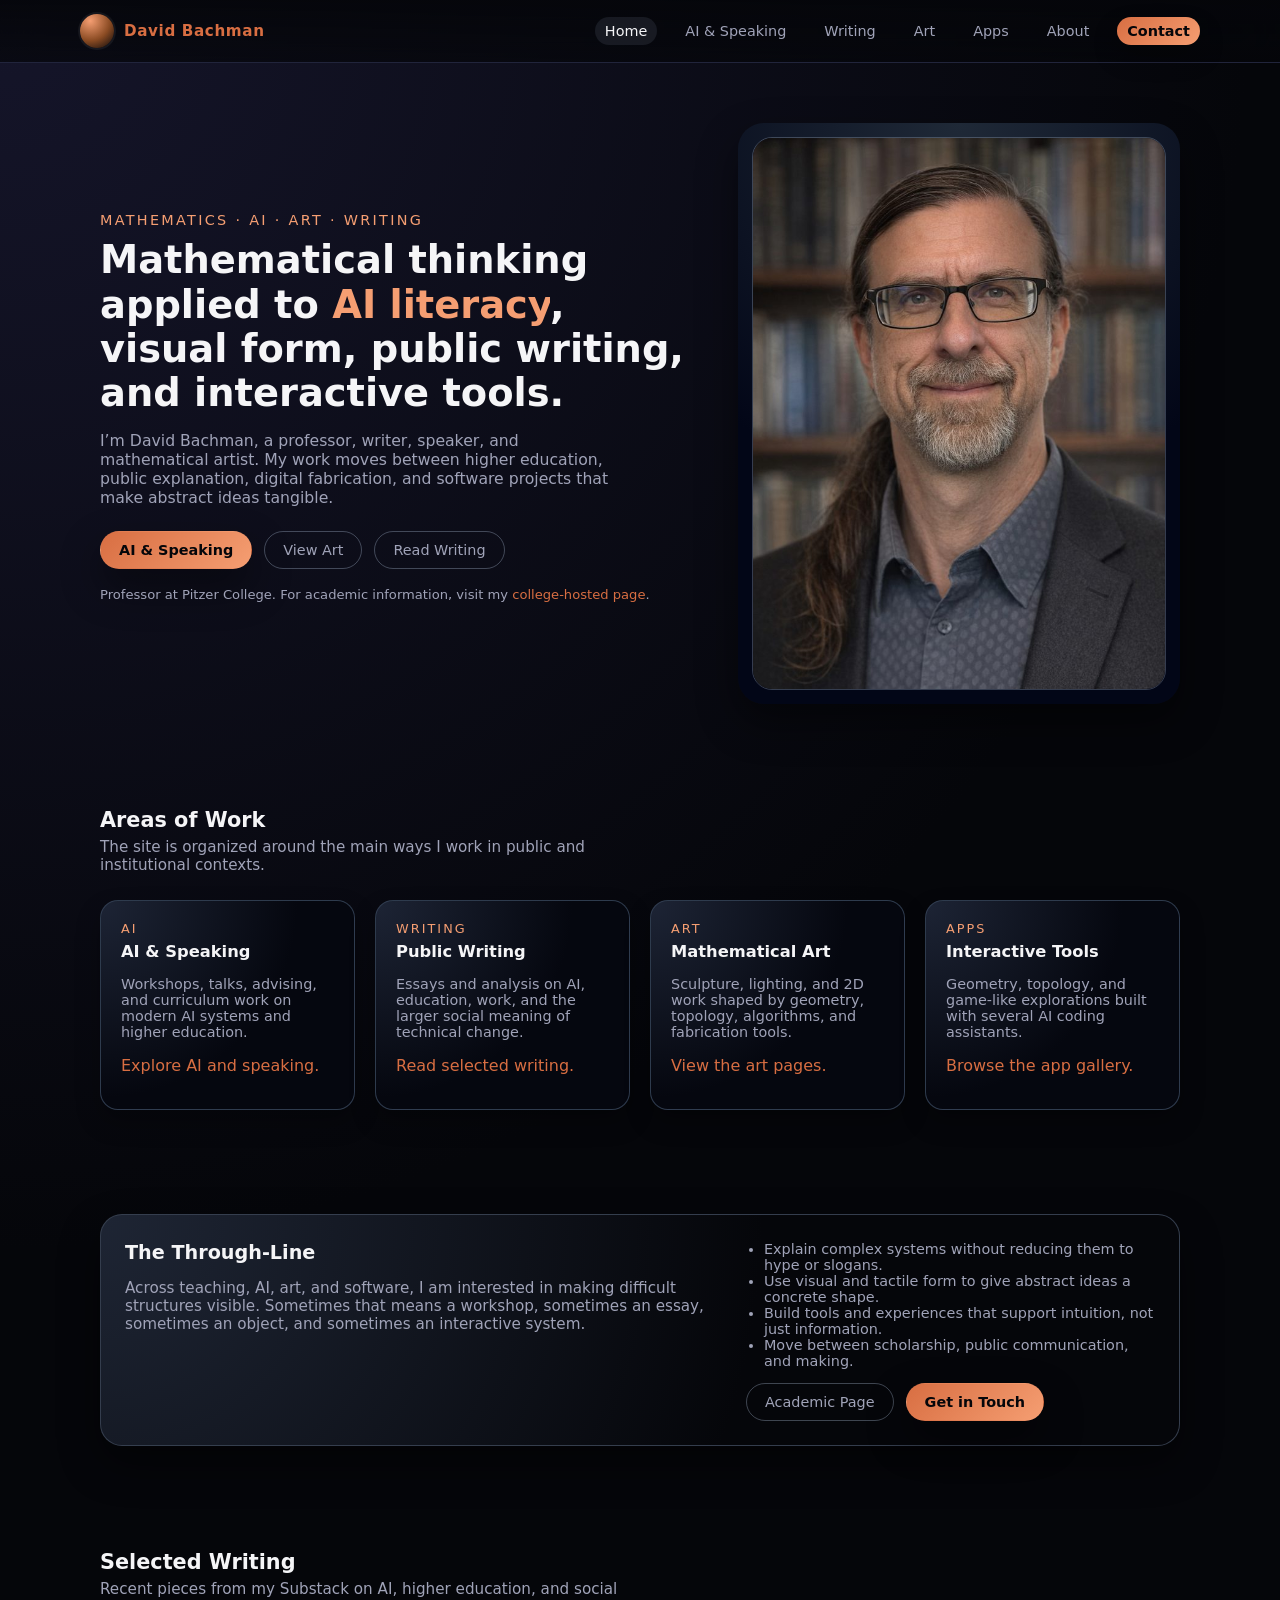
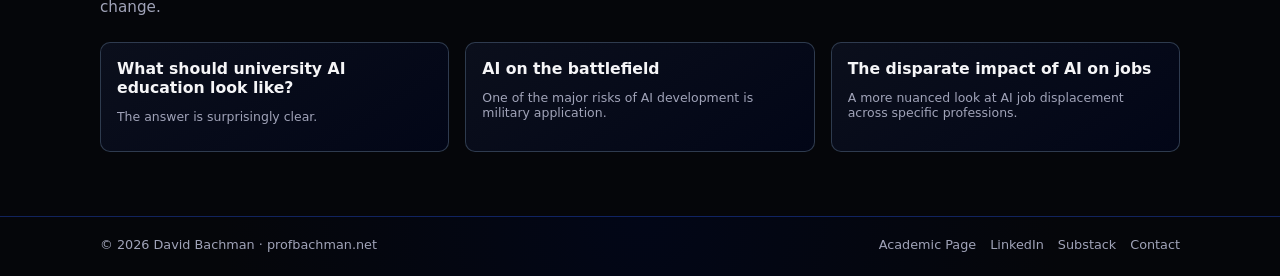
==== commit bfcce99e: "Fix headshot crop and bust cache" ====
--- a/index.html
+++ b/index.html
@@ -60,7 +60,7 @@
           <div class="hero-photo-wrap">
             <div class="hero-photo-card">
               <div class="hero-photo-inner">
-                <img src="assets/headshot.jpg" alt="Portrait of David Bachman" />
+                <img src="assets/headshot.jpg?v=20260420b" alt="Portrait of David Bachman" />
               </div>
             </div>
             <div class="hero-orb hero-orb--top"></div>
